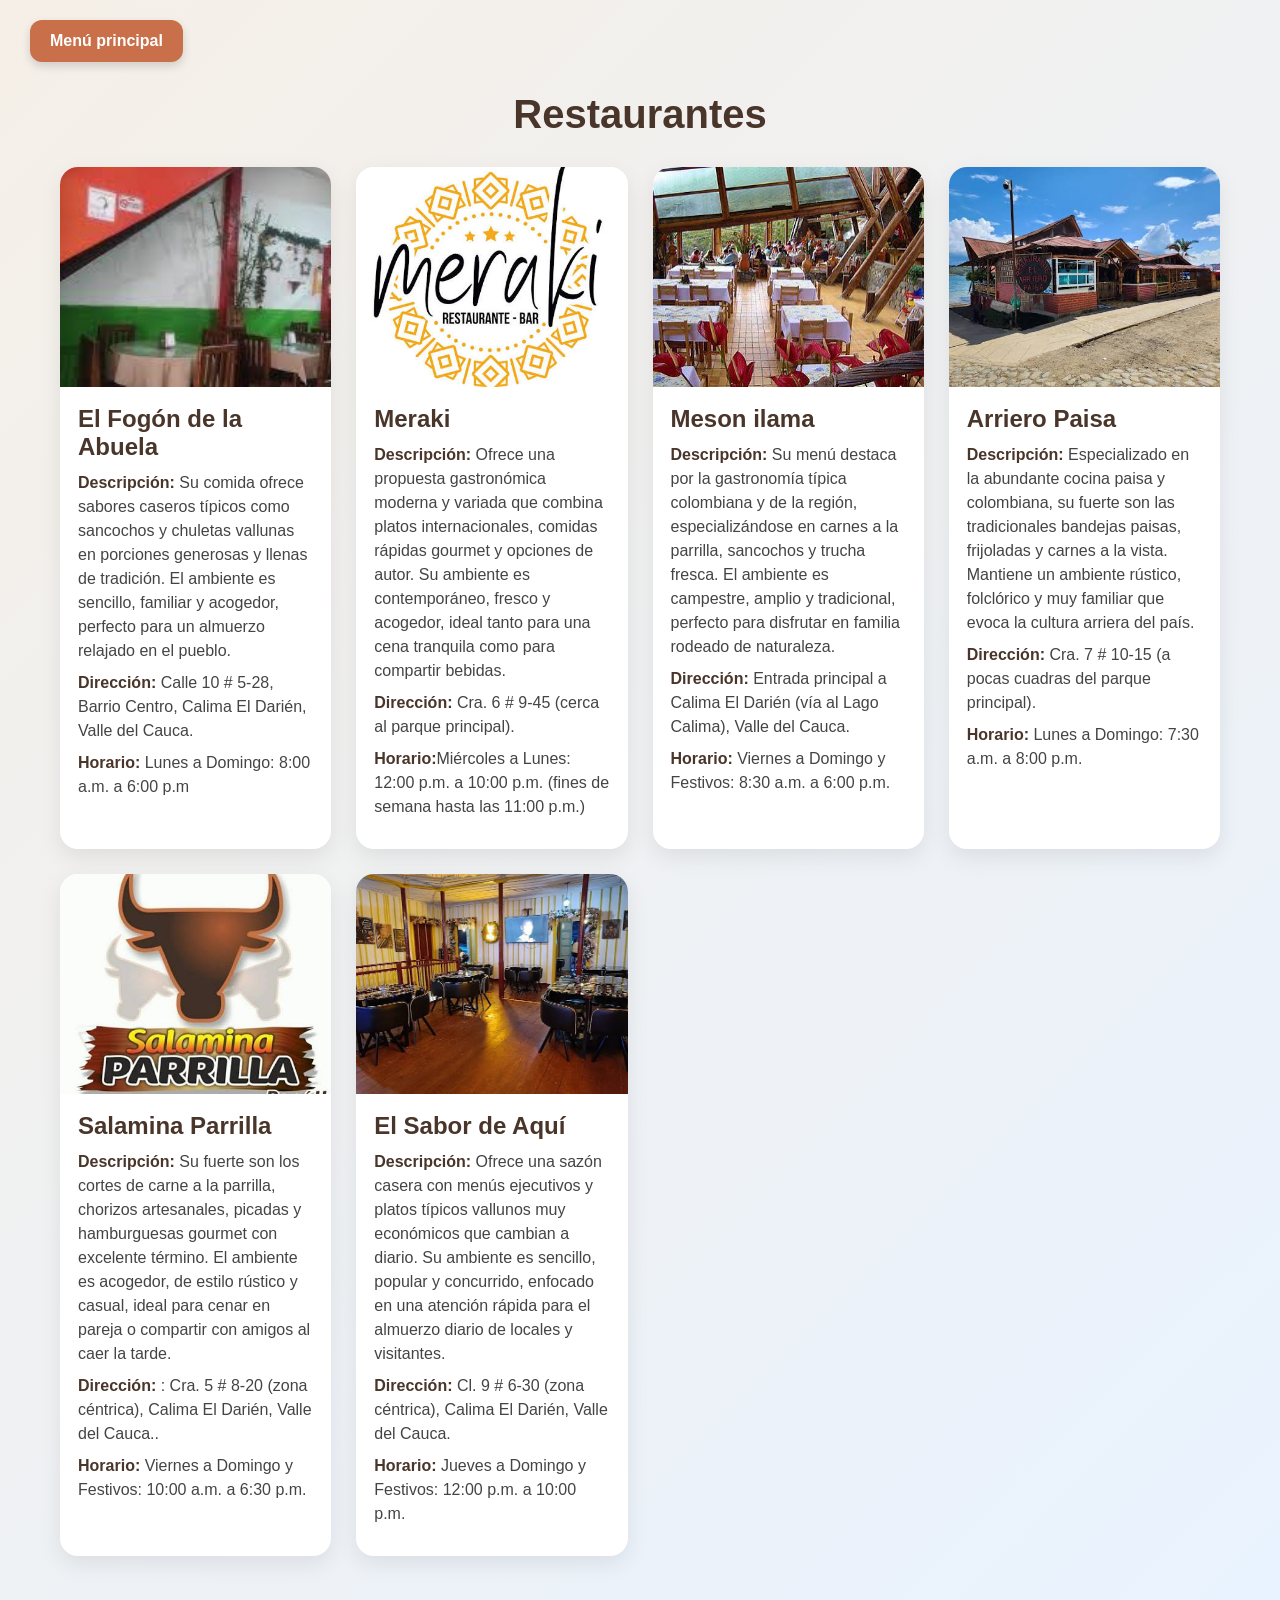
==== restaurantes.html @ b1c5fa1e "Primer commit: subiendo el proyecto" ====
<!DOCTYPE html>
<html lang="es">
  <head>
    <meta charset="UTF-8" />
    <meta name="viewport" content="width=device-width, initial-scale=1.0" />
    <title>Restaurantes</title>
    <style>
      * {
        box-sizing: border-box;
      }

      body {
        margin: 0;
        font-family: Arial, sans-serif;
        background: linear-gradient(135deg, #f5efe7, #e9f3ff);
        color: #222;
      }

      .topbar {
        padding: 20px 30px 0;
      }

      .btn-principal {
        display: inline-block;
        text-decoration: none;
        background: #C96F4A;
        color: white;
        font-weight: bold;
        padding: 12px 20px;
        border-radius: 12px;
        box-shadow: 0 4px 10px rgba(0,0,0,0.15);
        transition: 0.3s ease;
      }

      .btn-principal:hover {
        background: #C96F4A;
      }

      .container {
        max-width: 1200px;
        margin: 30px auto;
        padding: 0 20px 40px;
      }

      h1 {
        text-align: center;
        margin-bottom: 30px;
        color: #49352A;
        font-size: 2.5rem;
      }

      .grid {
        display: grid;
        grid-template-columns: repeat(auto-fit, minmax(260px, 1fr));
        gap: 25px;
      }

      .card {
        background: #fff;
        border-radius: 18px;
        overflow: hidden;
        box-shadow: 0 8px 22px rgba(0,0,0,0.08);
        transition: transform 0.25s ease, box-shadow 0.25s ease;
      }

      .card:hover {
        transform: translateY(-6px);
        box-shadow: 0 12px 30px rgba(0,0,0,0.12);
      }

      .card img {
        width: 100%;
        height: 220px;
        object-fit: cover;
        display: block;
      }

      .content {
        padding: 18px 18px 22px;
      }

      .content h2 {
        margin: 0 0 10px;
        color: #49352A;
        font-size: 1.5rem;
      }

      .content p {
        margin: 8px 0;
        line-height: 1.5;
        color: #444;
      }

      .label {
        font-weight: bold;
        color: #49352A;
      }
    </style>
  </head>
  <body>
    <div class="topbar">
      <a href="Menú.html" class="btn-principal">Menú principal</a>
    </div>

    <div class="container">
      <h1>Restaurantes</h1>

      <div class="grid">
        <article class="card">
          <img src="imagenes/fogon.jpg" alt="El Fogón de la Abuela" />
          <div class="content">
            <h2>El Fogón de la Abuela</h2>
            <p><span class="label">Descripción:</span> Su comida ofrece sabores caseros típicos como sancochos y chuletas vallunas en porciones generosas y llenas de tradición. El ambiente es sencillo, familiar y acogedor, perfecto para un almuerzo relajado en el pueblo.</p>
            <p><span class="label">Dirección:</span> Calle 10 # 5-28, Barrio Centro, Calima El Darién, Valle del Cauca.</p>
            <p><span class="label">Horario:</span> Lunes a Domingo: 8:00 a.m. a 6:00 p.m</p>
          </div>
        </article>

        <article class="card">
          <img src="imagenes/mera.jpg" alt="Meraki" />
          <div class="content">
            <h2>Meraki</h2>
            <p><span class="label">Descripción:</span> Ofrece una propuesta gastronómica moderna y variada que combina platos internacionales, comidas rápidas gourmet y opciones de autor. Su ambiente es contemporáneo, fresco y acogedor, ideal tanto para una cena tranquila como para compartir bebidas.</p>
            <p><span class="label">Dirección:</span> Cra. 6 # 9-45 (cerca al parque principal).</p>
            <p><span class="label">Horario:</span>Miércoles a Lunes: 12:00 p.m. a 10:00 p.m. (fines de semana hasta las 11:00 p.m.)</p>
          </div>
        </article>

        <article class="card">
          <img src="imagenes/meson.jpg" alt="Meson ilama" />
          <div class="content">
            <h2>Meson ilama</h2>
            <p><span class="label">Descripción:</span> Su menú destaca por la gastronomía típica colombiana y de la región, especializándose en carnes a la parrilla, sancochos y trucha fresca. El ambiente es campestre, amplio y tradicional, perfecto para disfrutar en familia rodeado de naturaleza.</p>
            <p><span class="label">Dirección:</span> Entrada principal a Calima El Darién (vía al Lago Calima), Valle del Cauca.</p>
            <p><span class="label">Horario:</span> Viernes a Domingo y Festivos: 8:30 a.m. a 6:00 p.m.</p>
          </div>
        </article>

        <article class="card">
          <img src="imagenes/paisa.jpg" alt="Arriero Paisa" />
          <div class="content">
            <h2>Arriero Paisa</h2>
            <p><span class="label">Descripción:</span> Especializado en la abundante cocina paisa y colombiana, su fuerte son las tradicionales bandejas paisas, frijoladas y carnes a la vista. Mantiene un ambiente rústico, folclórico y muy familiar que evoca la cultura arriera del país.</p>
            <p><span class="label">Dirección:</span> Cra. 7 # 10-15 (a pocas cuadras del parque principal).</p>
            <p><span class="label">Horario:</span> Lunes a Domingo: 7:30 a.m. a 8:00 p.m.</p>
          </div>
        </article>

        <article class="card">
          <img src="imagenes/sala.jpg" alt="salamina parrila" />
          <div class="content">
            <h2>Salamina Parrilla</h2>
            <p><span class="label">Descripción:</span> Su fuerte son los cortes de carne a la parrilla, chorizos artesanales, picadas y hamburguesas gourmet con excelente término. El ambiente es acogedor, de estilo rústico y casual, ideal para cenar en pareja o compartir con amigos al caer la tarde.</p>
            <p><span class="label">Dirección:</span> : Cra. 5 # 8-20 (zona céntrica), Calima El Darién, Valle del Cauca..</p>
            <p><span class="label">Horario:</span> Viernes a Domingo y Festivos: 10:00 a.m. a 6:30 p.m.</p>
          </div>
        </article>

        <article class="card">
          <img src="imagenes/sabor.jpg" alt="El Sabor de Aquí" />
          <div class="content">
            <h2>El Sabor de Aquí</h2>
            <p><span class="label">Descripción:</span> Ofrece una sazón casera con menús ejecutivos y platos típicos vallunos muy económicos que cambian a diario. Su ambiente es sencillo, popular y concurrido, enfocado en una atención rápida para el almuerzo diario de locales y visitantes.</p>
            <p><span class="label">Dirección:</span> Cl. 9 # 6-30 (zona céntrica), Calima El Darién, Valle del Cauca.</p>
            <p><span class="label">Horario:</span> Jueves a Domingo y Festivos: 12:00 p.m. a 10:00 p.m.</p>
          </div>
        </article>
      </div>
    </div>
  </body>
</html>
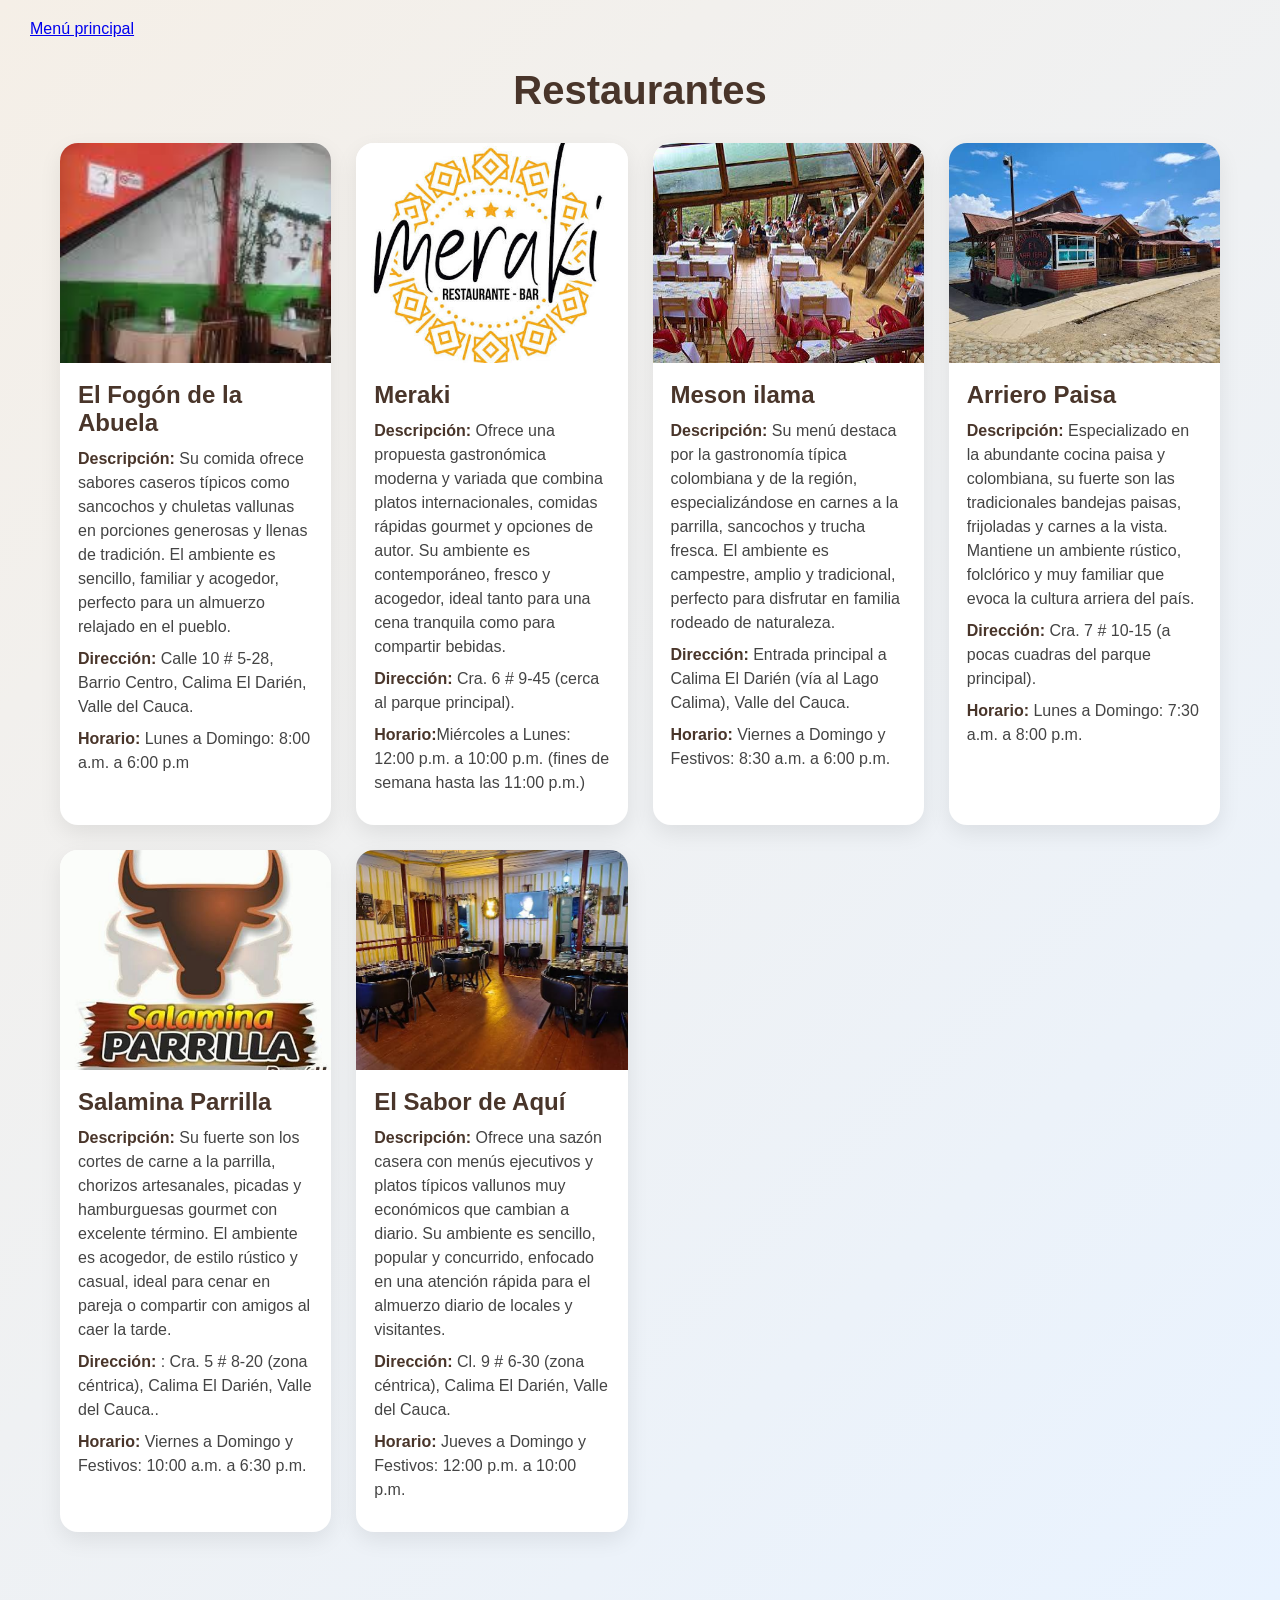
==== commit 9d5124aa: "Primer commit: ajustando restaurante" ====
--- a/restaurantes.html
+++ b/restaurantes.html
@@ -99,7 +99,7 @@
   </head>
   <body>
     <div class="topbar">
-      <a href="Menú.html" class="btn-principal">Menú principal</a>
+       <a href="index.html" class="btn-back"> Menú principal</a>
     </div>
 
     <div class="container">
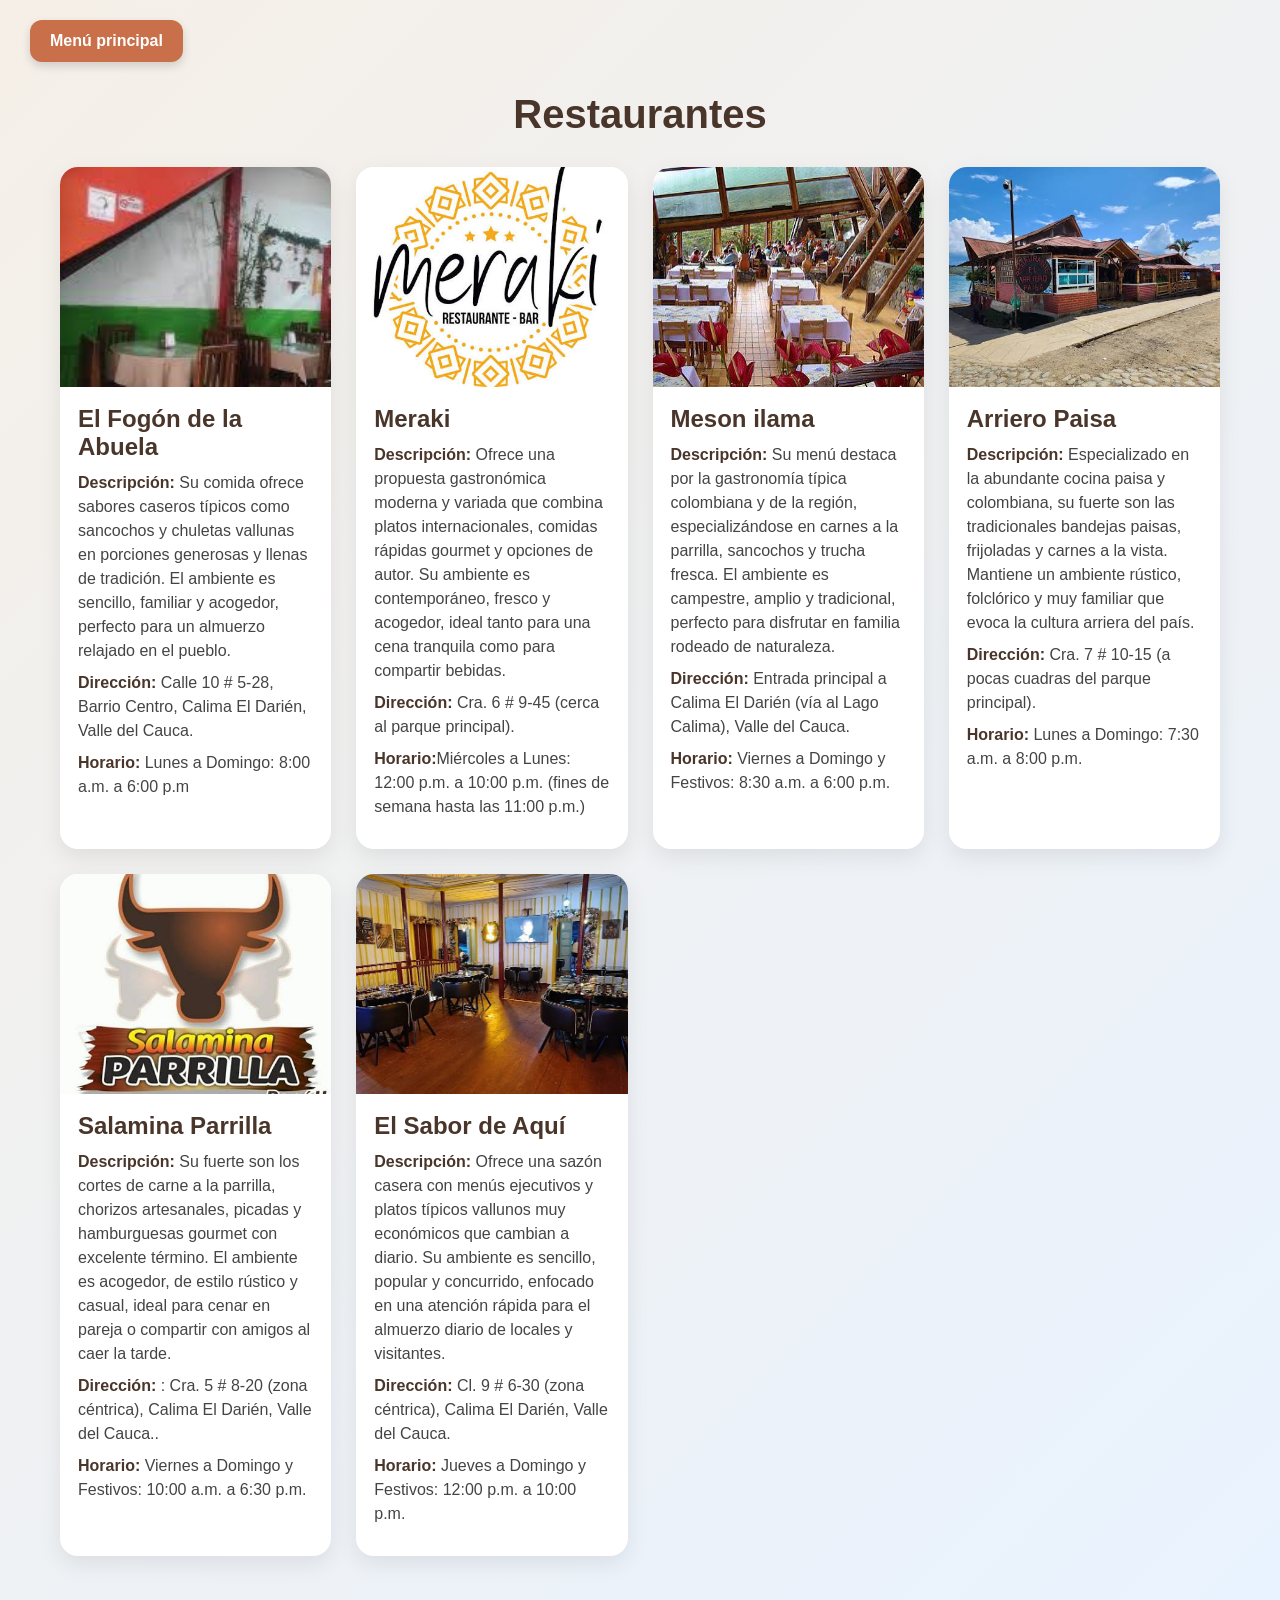
==== commit 7165e186: "Primer commit: boton" ====
--- a/restaurantes.html
+++ b/restaurantes.html
@@ -99,7 +99,7 @@
   </head>
   <body>
     <div class="topbar">
-       <a href="index.html" class="btn-back"> Menú principal</a>
+       <a href="index.html" class="btn-principal"> Menú principal</a>
     </div>
 
     <div class="container">
